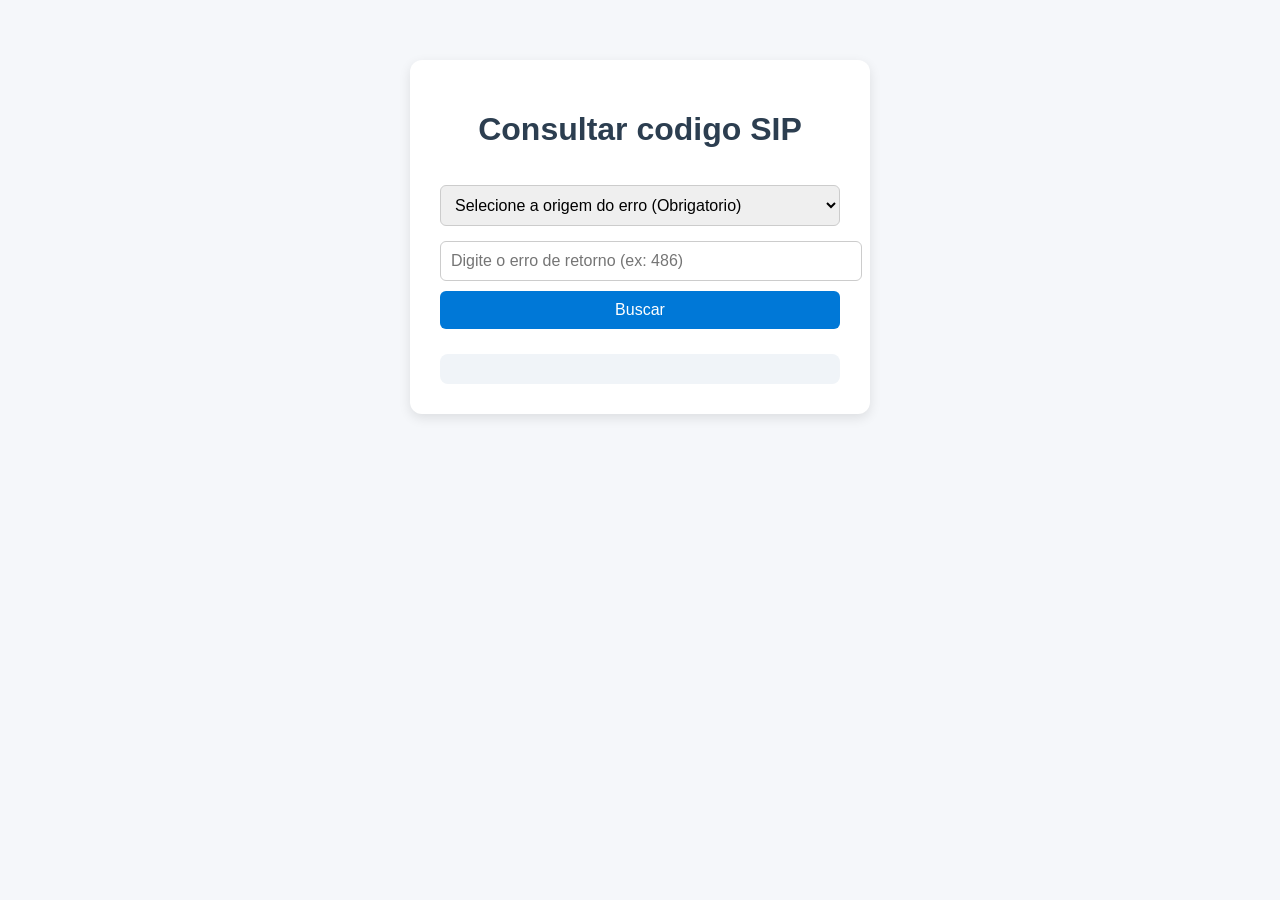
==== index.html @ 97ef4746 "Primeiro commit do projeto de consulta SIP" ====
<!DOCTYPE html>
<html lang="pt-BR">
<head>
  <meta charset="UTF-8">
  <meta name="viewport" content="width=device-width, initial-scale=1.0">
  <title>Consulta de Códigos SIP</title>
  <link rel="stylesheet" href="style.css">
</head>
<body>

  <div class="container">
    <h1>Consultar codigo SIP</h1>

    <select  id="origemInput" style="margin-top: 15px; width: 100%; padding: 10px; font-size: 16px; border: 1px solid #ccc; border-radius: 6px;">
      <option value="">Selecione a origem do erro (Obrigatorio)</option>
      <option value="SISTEMA">Origem IP ZEUS/PABX</option>
      <option value="CLIENTE">Origem IP Cliente</option>

    </select>
    
    <input type="text" id="codigoInput" placeholder="Digite o erro de retorno (ex: 486)">
    <button onclick="buscarCodigo()">Buscar</button>

    <div id="resultado" class="resultado"></div>

  </div>
  
  <script src="script.js"></script>
</body>
</html>
---- style.css ----
body {
  font-family: "Segoe UI", sans-serif;
  background-color: #f5f7fa;
  margin: 0;
  padding: 0;
  display: flex;
  justify-content: center;
  align-items: flex-start;
  min-height: 100vh;
}

.container {
  background: white;
  margin-top: 60px;
  border-radius: 12px;
  box-shadow: 0 4px 12px rgba(0,0,0,0.1);
  padding: 30px;
  width: 400px;
}

h1 {
  text-align: center;
  color: #2c3e50;
}

input {
  width: 100%;
  padding: 10px;
  font-size: 16px;
  margin-top: 15px;
  border: 1px solid #ccc;
  border-radius: 6px;
}

button {
  margin-top: 10px;
  width: 100%;
  padding: 10px;
  font-size: 16px;
  background-color: #0078d7;
  color: white;
  border: none;
  border-radius: 6px;
  cursor: pointer;
  transition: 0.3s;
}

button:hover {
  background-color: #005fa3;
}

.resultado {
  margin-top: 25px;
  padding: 15px;
  background-color: #f0f4f8;
  border-radius: 8px;
}

.resultado h2 {
  margin: 5px 0;
  color: #2c3e50;
}

.resultado ul {
  margin: 5px 0 10px 20px;
}
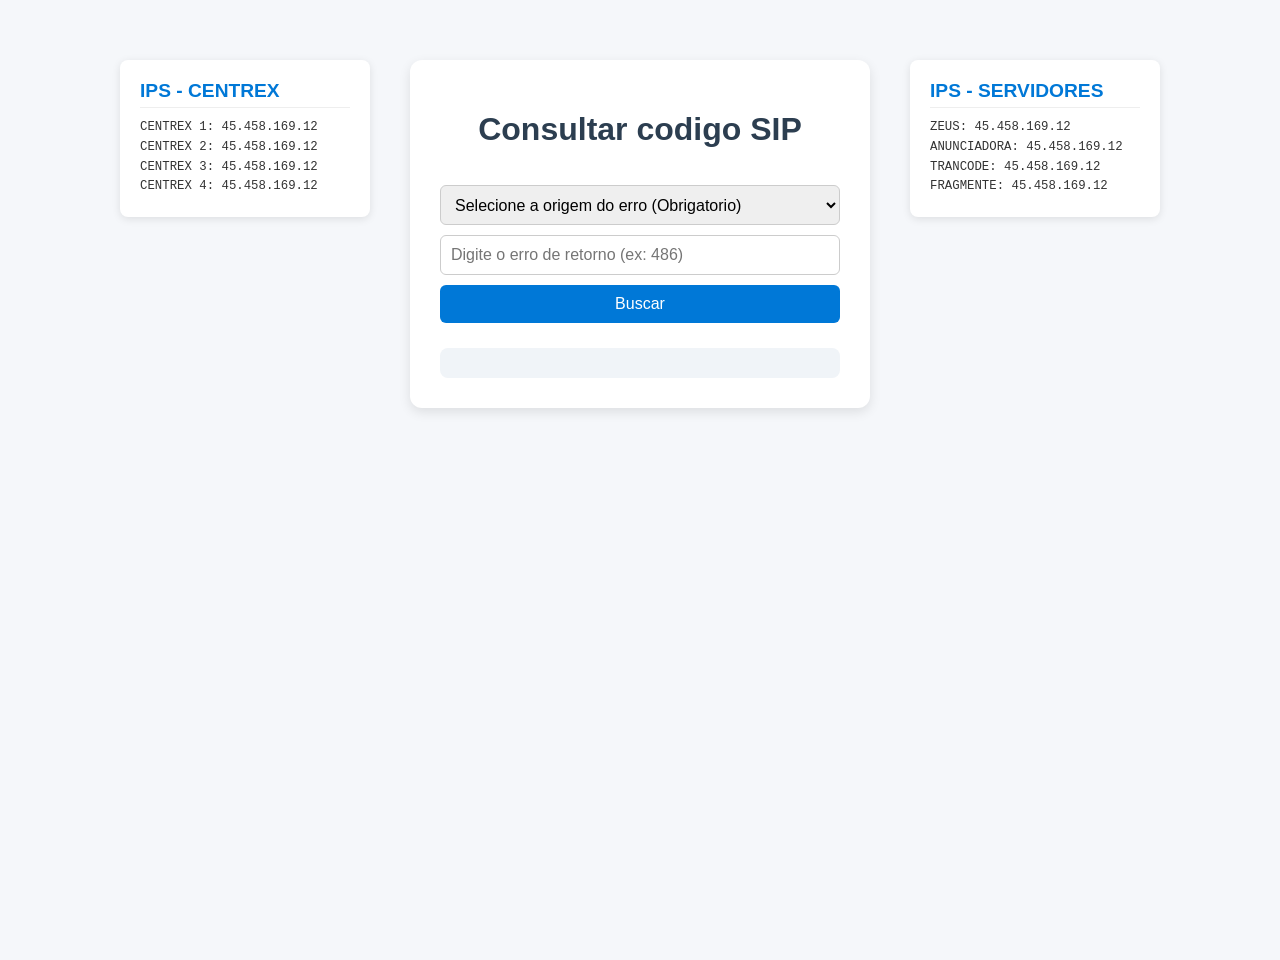
==== commit adabdcd4: "Ajuste no html e css ajustando web e add ips nas laterais" ====
--- a/index.html
+++ b/index.html
@@ -1,30 +1,55 @@
 <!DOCTYPE html>
 <html lang="pt-BR">
+
 <head>
   <meta charset="UTF-8">
   <meta name="viewport" content="width=device-width, initial-scale=1.0">
   <title>Consulta de Códigos SIP</title>
   <link rel="stylesheet" href="style.css">
 </head>
+
 <body>
 
-  <div class="container">
-    <h1>Consultar codigo SIP</h1>
+  <div class="main-layout">
 
-    <select  id="origemInput" style="margin-top: 15px; width: 100%; padding: 10px; font-size: 16px; border: 1px solid #ccc; border-radius: 6px;">
-      <option value="">Selecione a origem do erro (Obrigatorio)</option>
-      <option value="SISTEMA">Origem IP ZEUS/PABX</option>
-      <option value="CLIENTE">Origem IP Cliente</option>
+    <div class="info-box left-box">
+      <h2>IPS - CENTREX</h2>
+      <ul>
+        <li>CENTREX 1: 45.458.169.12</li>
+        <li>CENTREX 2: 45.458.169.12</li>
+        <li>CENTREX 3: 45.458.169.12</li>
+        <li>CENTREX 4: 45.458.169.12</li>
+      </ul>
 
-    </select>
-    
-    <input type="text" id="codigoInput" placeholder="Digite o erro de retorno (ex: 486)">
-    <button onclick="buscarCodigo()">Buscar</button>
+    </div>
 
-    <div id="resultado" class="resultado"></div>
+    <div class="container">
+      <h1>Consultar codigo SIP</h1>
 
+      <select id="origemInput">
+        <option value="">Selecione a origem do erro (Obrigatorio)</option>
+        <option value="SISTEMA">Origem IP ZEUS/PABX</option>
+        <option value="CLIENTE">Origem IP Cliente</option>
+
+      </select>
+
+      <input type="text" id="codigoInput" placeholder="Digite o erro de retorno (ex: 486)">
+      <button onclick="buscarCodigo()">Buscar</button>
+
+      <div id="resultado" class="resultado"></div>
+    </div>
+
+    <div class="info-box right-box">
+      <h2>IPS - SERVIDORES</h2>
+      <ul>
+        <li>ZEUS: 45.458.169.12</li>
+        <li>ANUNCIADORA: 45.458.169.12</li>
+        <li>TRANCODE: 45.458.169.12</li>
+        <li>FRAGMENTE: 45.458.169.12</li>
+      </ul>
+    </div>
   </div>
-  
   <script src="script.js"></script>
 </body>
-</html>
+
+</html>
--- a/style.css
+++ b/style.css
@@ -5,17 +5,31 @@
   padding: 0;
   display: flex;
   justify-content: center;
-  align-items: flex-start;
+  align-items: flex-start; /* Mantém o conteúdo no topo */
   min-height: 100vh;
+  /* NOVO: Adicione um padding aqui para o espaçamento superior */
+  padding-top: 60px; 
+}
+/* style.css */
+
+.main-layout {
+  display: flex; /* Ativa o layout horizontal */
+  justify-content: center; /* Centraliza todo o conjunto (3 colunas) */
+  align-items: flex-start; /* CRUCIAL: Alinha os três itens (info-boxes e container) ao TOPO */
+  width: 100%;
+  max-width: 1200px; /* Limita a largura para melhor visualização */
 }
 
 .container {
   background: white;
-  margin-top: 60px;
+  /* margin-top: 60px; <-- REMOVA ESTA LINHA */
   border-radius: 12px;
   box-shadow: 0 4px 12px rgba(0,0,0,0.1);
   padding: 30px;
   width: 400px;
+  
+  /* NOVO: Adiciona espaço entre o centro e as laterais */
+  margin: 0 40px; 
 }
 
 h1 {
@@ -27,11 +41,11 @@
   width: 100%;
   padding: 10px;
   font-size: 16px;
-  margin-top: 15px;
+  margin-top: 10px; /* Reduz a margem para aproximar do campo superior */
   border: 1px solid #ccc;
   border-radius: 6px;
+  box-sizing: border-box; /* Garante que o padding não aumente a largura total */
 }
-
 button {
   margin-top: 10px;
   width: 100%;
@@ -64,3 +78,48 @@
 .resultado ul {
   margin: 5px 0 10px 20px;
 }
+/* style.css */
+
+.info-box {
+  background: #ffffff; 
+  border-radius: 8px;
+  box-shadow: 0 2px 8px rgba(0,0,0,0.1);
+  padding: 20px;
+  width: 250px; /* Largura das caixas laterais */
+  box-sizing: border-box; 
+  height: fit-content; /* Garante que a caixa não se estique mais que o conteúdo */
+}
+
+.info-box h2 {
+  color: #0078d7; 
+  font-size: 1.2em;
+  margin-top: 0;
+  border-bottom: 1px solid #eee;
+  padding-bottom: 5px;
+  margin-bottom: 10px;
+}
+
+.info-box ul {
+  list-style: none;
+  padding: 0;
+  margin: 0;
+}
+
+.info-box li {
+  font-size: 0.95em;
+  color: #333;
+  line-height: 1.6;
+  font-family: monospace; 
+}
+
+/* Novo estilo para o campo de seleção */
+select {
+    width: 100%;
+    padding: 10px;
+    font-size: 16px;
+    margin-top: 15px; /* Mantém o espaçamento do topo do h1/título */
+    border: 1px solid #ccc;
+    border-radius: 6px;
+    box-sizing: border-box; /* CRUCIAL: Garante que a largura do select seja exatamente a mesma do input e button */
+    height: 40px; /* Ajusta a altura para combinar com o input */
+}
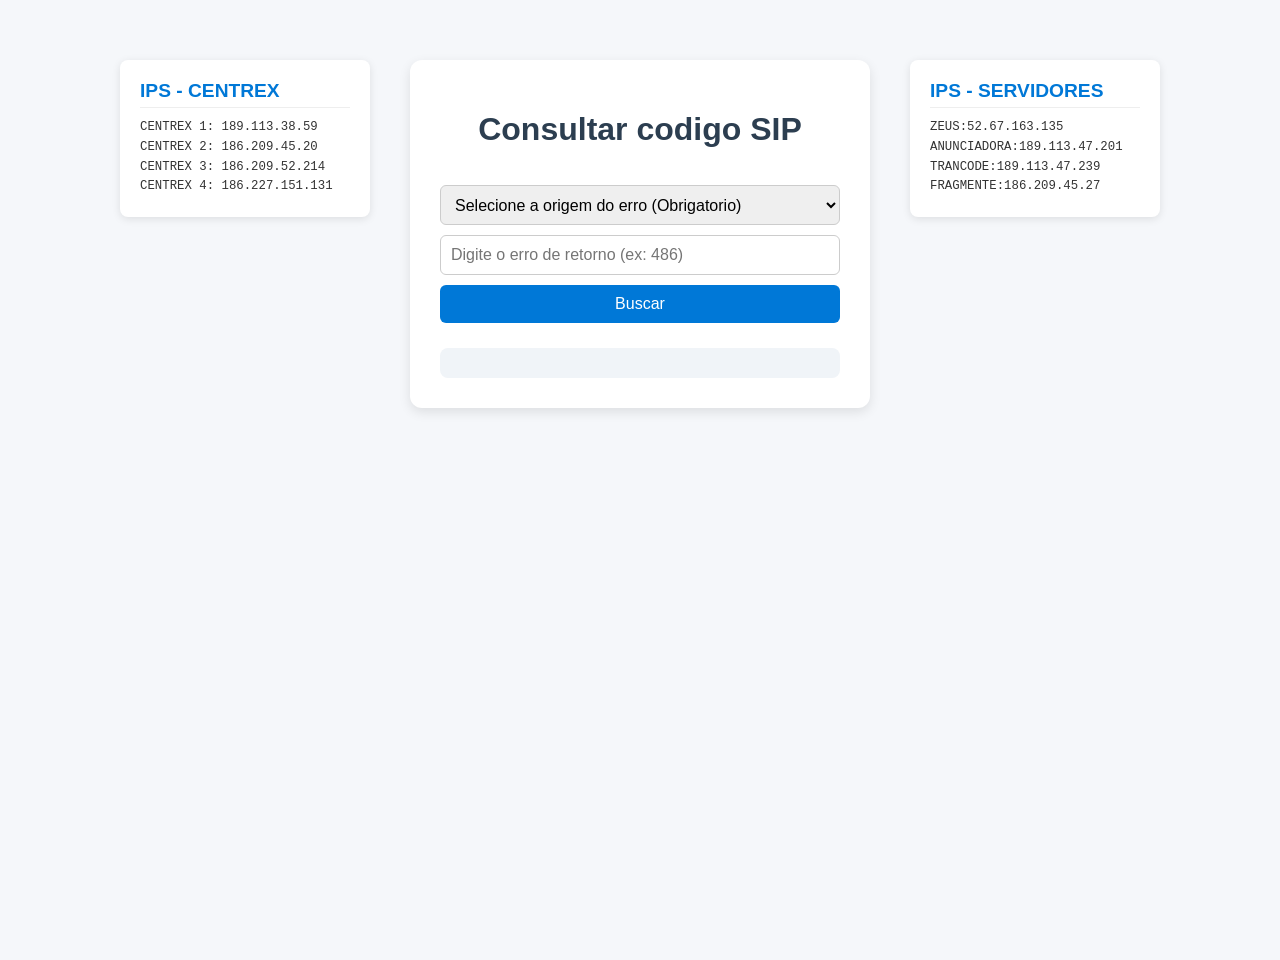
==== commit 60be954f: "Ajuste no html e css ajustando web e add ips nas laterais" ====
--- a/index.html
+++ b/index.html
@@ -15,10 +15,10 @@
     <div class="info-box left-box">
       <h2>IPS - CENTREX</h2>
       <ul>
-        <li>CENTREX 1: 45.458.169.12</li>
-        <li>CENTREX 2: 45.458.169.12</li>
-        <li>CENTREX 3: 45.458.169.12</li>
-        <li>CENTREX 4: 45.458.169.12</li>
+        <li>CENTREX 1: 189.113.38.59</li>
+        <li>CENTREX 2: 186.209.45.20</li>
+        <li>CENTREX 3: 186.209.52.214</li>
+        <li>CENTREX 4: 186.227.151.131</li>
       </ul>
 
     </div>
@@ -42,10 +42,10 @@
     <div class="info-box right-box">
       <h2>IPS - SERVIDORES</h2>
       <ul>
-        <li>ZEUS: 45.458.169.12</li>
-        <li>ANUNCIADORA: 45.458.169.12</li>
-        <li>TRANCODE: 45.458.169.12</li>
-        <li>FRAGMENTE: 45.458.169.12</li>
+        <li>ZEUS:52.67.163.135</li>
+        <li>ANUNCIADORA:189.113.47.201</li>
+        <li>TRANCODE:189.113.47.239</li>
+        <li>FRAGMENTE:186.209.45.27</li>
       </ul>
     </div>
   </div>
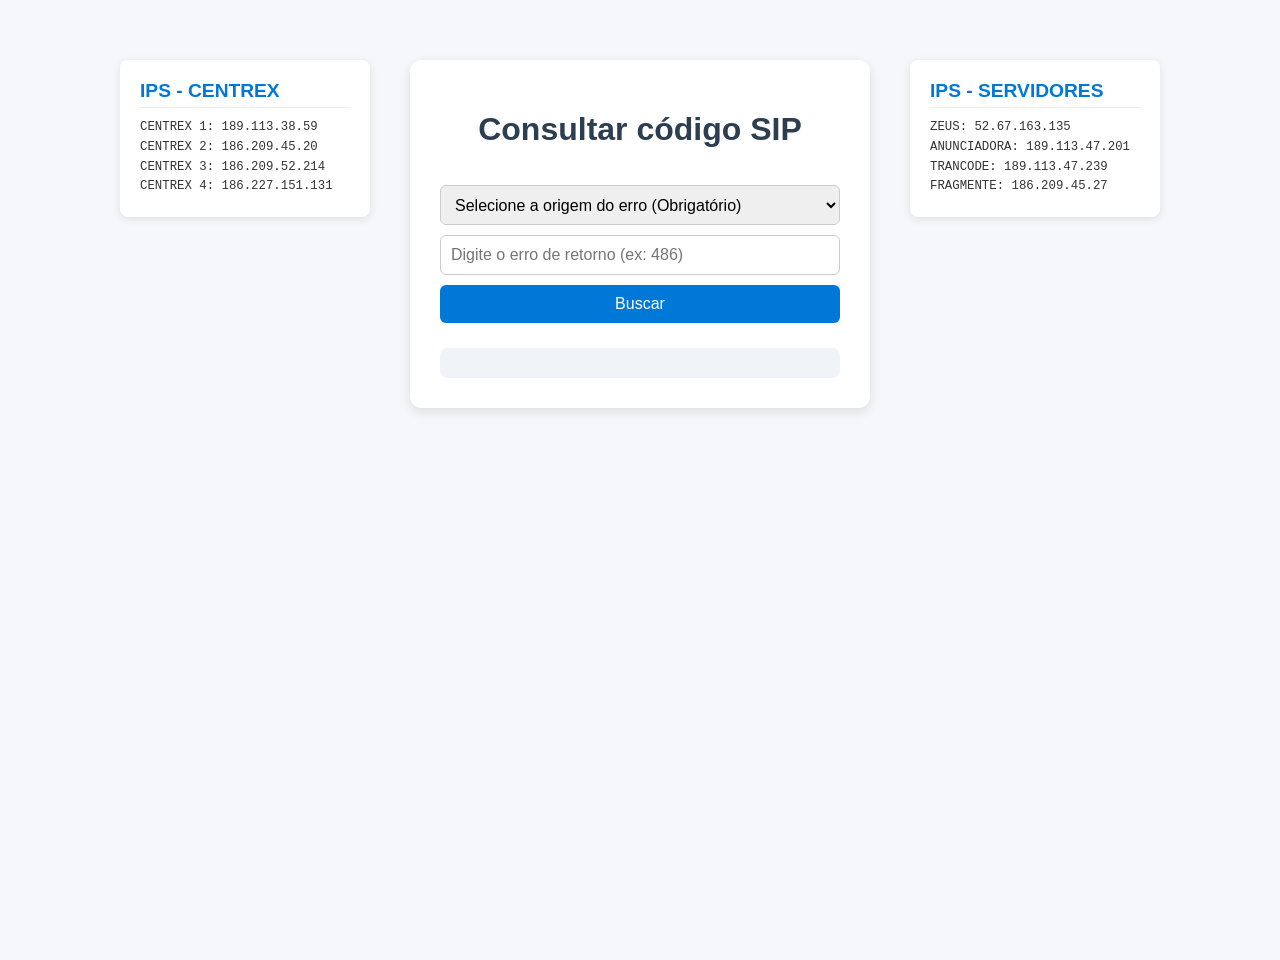
==== commit f7d79777: "Ajuste no html e css ajustando web e add ips nas laterais" ====
--- a/index.html
+++ b/index.html
@@ -20,17 +20,15 @@
         <li>CENTREX 3: 186.209.52.214</li>
         <li>CENTREX 4: 186.227.151.131</li>
       </ul>
-
     </div>
 
     <div class="container">
-      <h1>Consultar codigo SIP</h1>
+      <h1>Consultar código SIP</h1>
 
       <select id="origemInput">
-        <option value="">Selecione a origem do erro (Obrigatorio)</option>
+        <option value="">Selecione a origem do erro (Obrigatório)</option>
         <option value="SISTEMA">Origem IP ZEUS/PABX</option>
         <option value="CLIENTE">Origem IP Cliente</option>
-
       </select>
 
       <input type="text" id="codigoInput" placeholder="Digite o erro de retorno (ex: 486)">
@@ -42,14 +40,35 @@
     <div class="info-box right-box">
       <h2>IPS - SERVIDORES</h2>
       <ul>
-        <li>ZEUS:52.67.163.135</li>
-        <li>ANUNCIADORA:189.113.47.201</li>
-        <li>TRANCODE:189.113.47.239</li>
-        <li>FRAGMENTE:186.209.45.27</li>
+        <li>ZEUS: 52.67.163.135</li>
+        <li>ANUNCIADORA: 189.113.47.201</li>
+        <li>TRANCODE: 189.113.47.239</li>
+        <li>FRAGMENTE: 186.209.45.27</li>
       </ul>
     </div>
   </div>
+
   <script src="script.js"></script>
+
+  <!-- Código do UC2B Chat -->
+  <script>
+    const linkedToFlow = "";
+    (function (w, d, s, u) {
+      w.UC2BChat = function (c) { w.UC2BChat._.push(c) };
+      w.UC2BChat._ = [];
+      w.UC2BChat.url = u;
+      const linkedToFlow = "";
+      var h = d.getElementsByTagName(s)[0], j = d.createElement(s);
+      j.async = true;
+      j.src = "https://chat1.myuc2b.com/livechat/livechat.min.js?_=201903270000";
+      h.parentNode.insertBefore(j, h);
+    })(window, document, 'script', "https://chat1.myuc2b.com/livechat");
+
+    UC2BChat(function () {
+      this.setLinkedToFlow("687542964f6b71aca10e84f0");
+    });
+  </script>
+
 </body>
 
-</html>+</html>
--- a/style.css
+++ b/style.css
@@ -122,4 +122,4 @@
     border-radius: 6px;
     box-sizing: border-box; /* CRUCIAL: Garante que a largura do select seja exatamente a mesma do input e button */
     height: 40px; /* Ajusta a altura para combinar com o input */
-}+}
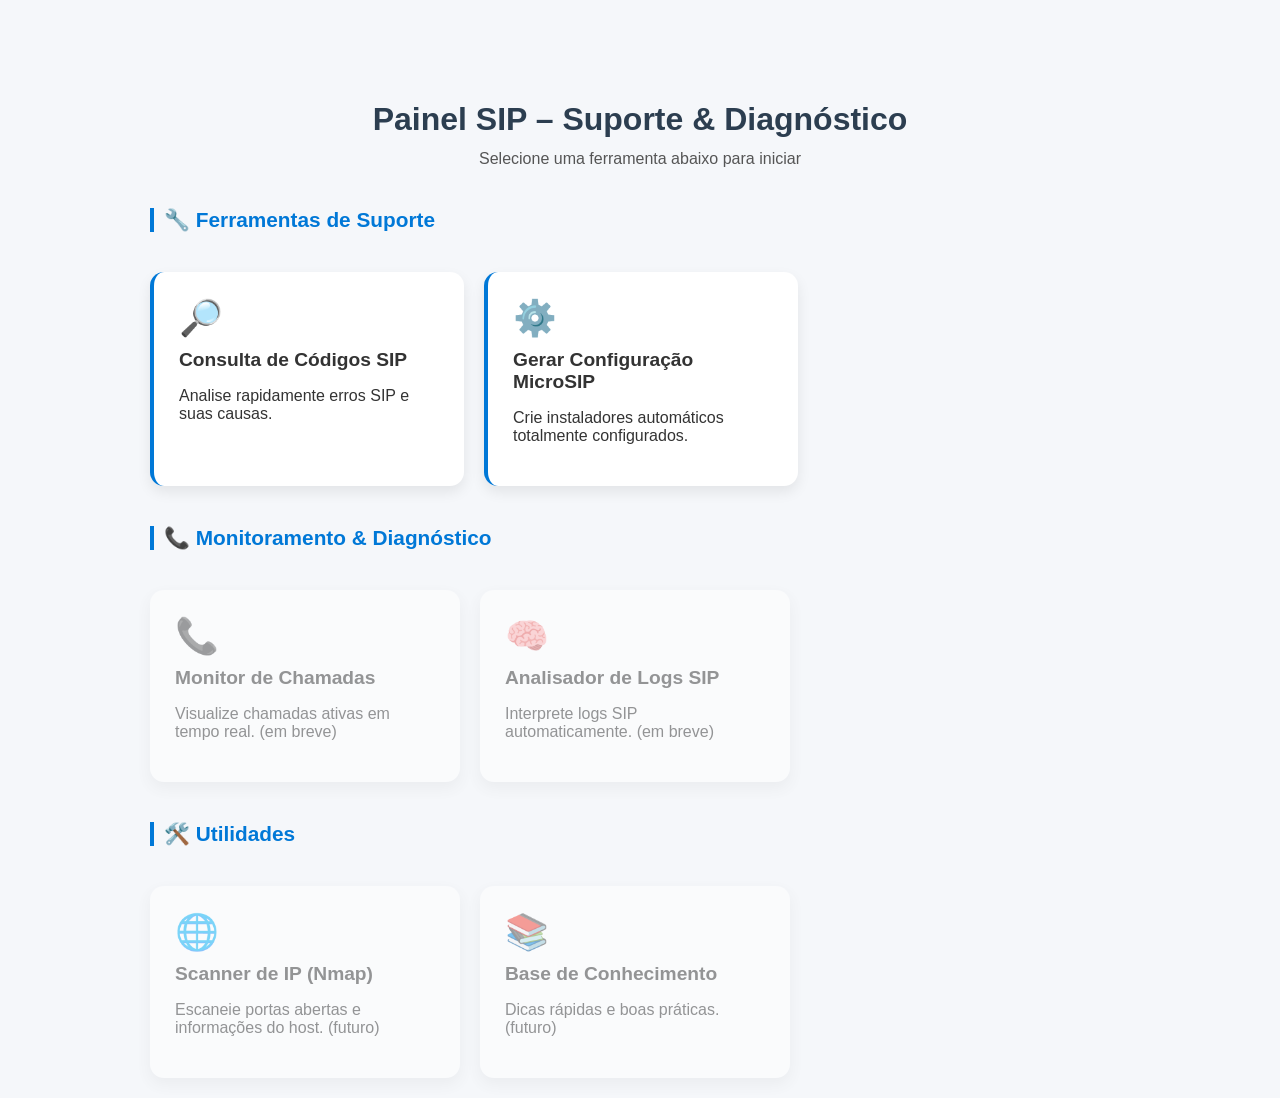
==== commit 9414bcd9: "Ajuste novas abas, home novo, e novas opções" ====
--- a/index.html
+++ b/index.html
@@ -1,74 +1,68 @@
 <!DOCTYPE html>
 <html lang="pt-BR">
-
 <head>
-  <meta charset="UTF-8">
-  <meta name="viewport" content="width=device-width, initial-scale=1.0">
-  <title>Consulta de Códigos SIP</title>
-  <link rel="stylesheet" href="style.css">
+    <meta charset="UTF-8">
+    <meta name="viewport" content="width=device-width, initial-scale=1.0">
+    <title>Painel SIP - Home</title>
+    <link rel="stylesheet" href="style.css">
 </head>
 
 <body>
 
-  <div class="main-layout">
+<div class="home-container">
 
-    <div class="info-box left-box">
-      <h2>IPS - CENTREX</h2>
-      <ul>
-        <li>CENTREX 1: 189.113.38.59</li>
-        <li>CENTREX 2: 186.209.45.20</li>
-        <li>CENTREX 3: 186.209.52.214</li>
-        <li>CENTREX 4: 186.227.151.131</li>
-      </ul>
+    <h1>Painel SIP – Suporte & Diagnóstico</h1>
+    <p class="subtitulo">Selecione uma ferramenta abaixo para iniciar</p>
+
+    <!-- SEÇÃO 1: Ferramentas principais -->
+    <h2 class="section-title">🔧 Ferramentas de Suporte</h2>
+    <div class="cards">
+        <a href="consulta.html" class="card card-ready">
+            <div class="icon">🔎</div>
+            <h3>Consulta de Códigos SIP</h3>
+            <p>Analise rapidamente erros SIP e suas causas.</p>
+        </a>
+
+        <a href="microsip.html" class="card card-ready">
+            <div class="icon">⚙️</div>
+            <h3>Gerar Configuração MicroSIP</h3>
+            <p>Crie instaladores automáticos totalmente configurados.</p>
+        </a>
     </div>
 
-    <div class="container">
-      <h1>Consultar código SIP</h1>
+    <!-- SEÇÃO 2: Diagnóstico -->
+    <h2 class="section-title">📞 Monitoramento & Diagnóstico</h2>
+    <div class="cards">
+        <div class="card card-disabled">
+            <div class="icon">📞</div>
+            <h3>Monitor de Chamadas</h3>
+            <p>Visualize chamadas ativas em tempo real. (em breve)</p>
+        </div>
 
-      <select id="origemInput">
-        <option value="">Selecione a origem do erro (Obrigatório)</option>
-        <option value="SISTEMA">Origem IP ZEUS/PABX</option>
-        <option value="CLIENTE">Origem IP Cliente</option>
-      </select>
-
-      <input type="text" id="codigoInput" placeholder="Digite o erro de retorno (ex: 486)">
-      <button onclick="buscarCodigo()">Buscar</button>
-
-      <div id="resultado" class="resultado"></div>
+        <div class="card card-disabled">
+            <div class="icon">🧠</div>
+            <h3>Analisador de Logs SIP</h3>
+            <p>Interprete logs SIP automaticamente. (em breve)</p>
+        </div>
     </div>
 
-    <div class="info-box right-box">
-      <h2>IPS - SERVIDORES</h2>
-      <ul>
-        <li>ZEUS: 52.67.163.135</li>
-        <li>ANUNCIADORA: 189.113.47.201</li>
-        <li>TRANCODE: 189.113.47.239</li>
-        <li>FRAGMENTE: 186.209.45.27</li>
-      </ul>
+    <!-- SEÇÃO 3: Futuras ferramentas -->
+    <h2 class="section-title">🛠️ Utilidades</h2>
+    <div class="cards">
+        <div class="card card-disabled">
+            <div class="icon">🌐</div>
+            <h3>Scanner de IP (Nmap)</h3>
+            <p>Escaneie portas abertas e informações do host. (futuro)</p>
+        </div>
+
+        <div class="card card-disabled">
+            <div class="icon">📚</div>
+            <h3>Base de Conhecimento</h3>
+            <p>Dicas rápidas e boas práticas. (futuro)</p>
+        </div>
     </div>
-  </div>
 
-  <script src="script.js"></script>
-
-  <!-- Código do UC2B Chat -->
-  <script>
-    const linkedToFlow = "";
-    (function (w, d, s, u) {
-      w.UC2BChat = function (c) { w.UC2BChat._.push(c) };
-      w.UC2BChat._ = [];
-      w.UC2BChat.url = u;
-      const linkedToFlow = "";
-      var h = d.getElementsByTagName(s)[0], j = d.createElement(s);
-      j.async = true;
-      j.src = "https://chat1.myuc2b.com/livechat/livechat.min.js?_=201903270000";
-      h.parentNode.insertBefore(j, h);
-    })(window, document, 'script', "https://chat1.myuc2b.com/livechat");
-
-    UC2BChat(function () {
-      this.setLinkedToFlow("687542964f6b71aca10e84f0");
-    });
-  </script>
+</div>
 
 </body>
-
 </html>
--- a/style.css
+++ b/style.css
@@ -1,3 +1,6 @@
+/* ====== CONSULTA SIP ====== */
+
+
 body {
   font-family: "Segoe UI", sans-serif;
   background-color: #f5f7fa;
@@ -123,3 +126,136 @@
     box-sizing: border-box; /* CRUCIAL: Garante que a largura do select seja exatamente a mesma do input e button */
     height: 40px; /* Ajusta a altura para combinar com o input */
 }
+
+
+
+
+/* ===== HOME PAGE ===== */
+.home {
+  text-align: center;
+}
+
+.cards {
+  display: flex;
+  flex-wrap: wrap;
+  justify-content: center;
+  margin-top: 40px;
+  gap: 20px;
+}
+
+.card {
+  background: white;
+  width: 260px;
+  padding: 25px;
+  border-radius: 12px;
+  box-shadow: 0 4px 12px rgba(0,0,0,0.1);
+  text-decoration: none;
+  color: #2c3e50;
+  transition: 0.3s;
+}
+
+.card:hover {
+  background-color: #0078d7;
+  color: white;
+  transform: translateY(-5px);
+}
+
+.card.disabled {
+  opacity: 0.5;
+  cursor: not-allowed;
+  pointer-events: none;
+}
+
+/* ===== HOME NOVA ===== */
+
+.home-container {
+  width: 100%;
+  max-width: 980px;
+  margin: 0 auto;
+  text-align: center;
+  padding: 20px;
+}
+
+.subtitulo {
+  color: #555;
+  margin-top: -10px;
+  margin-bottom: 30px;
+}
+
+.section-title {
+  text-align: left;
+  margin-top: 40px;
+  margin-bottom: 10px;
+  font-size: 1.3em;
+  color: #0078d7;
+  border-left: 4px solid #0078d7;
+  padding-left: 10px;
+}
+
+.cards {
+  display: flex;
+  flex-wrap: wrap;
+  gap: 20px;
+  justify-content: flex-start;
+}
+
+.card {
+  background: white;
+  width: 260px;
+  padding: 25px;
+  border-radius: 14px;
+  box-shadow: 0 6px 14px rgba(0,0,0,0.08);
+  text-decoration: none;
+  color: #333;
+  transition: 0.25s ease-in-out;
+  cursor: pointer;
+  text-align: left;
+}
+
+.card .icon {
+  font-size: 2.2em;
+  margin-bottom: 10px;
+}
+
+.card h3 {
+  margin: 0;
+  margin-bottom: 8px;
+  font-size: 1.2em;
+}
+
+.card:hover {
+  transform: translateY(-5px);
+  background-color: #0078d7;
+  color: white;
+}
+
+.card-disabled {
+  opacity: 0.5;
+  cursor: not-allowed;
+  pointer-events: none;
+}
+
+.card-ready {
+  border-left: 4px solid #0078d7;
+}
+
+
+
+/* ====== MICROSIP PAGE ====== */
+.microsip-container {
+  width: 420px;
+  padding: 30px;
+  background: white;
+  border-radius: 12px;
+  box-shadow: 0 4px 12px rgba(0,0,0,0.1);
+}
+
+.microsip-container label {
+  font-weight: bold;
+  margin-top: 10px;
+  display: block;
+}
+
+.microsip-container input {
+  margin-bottom: 10px;
+}
